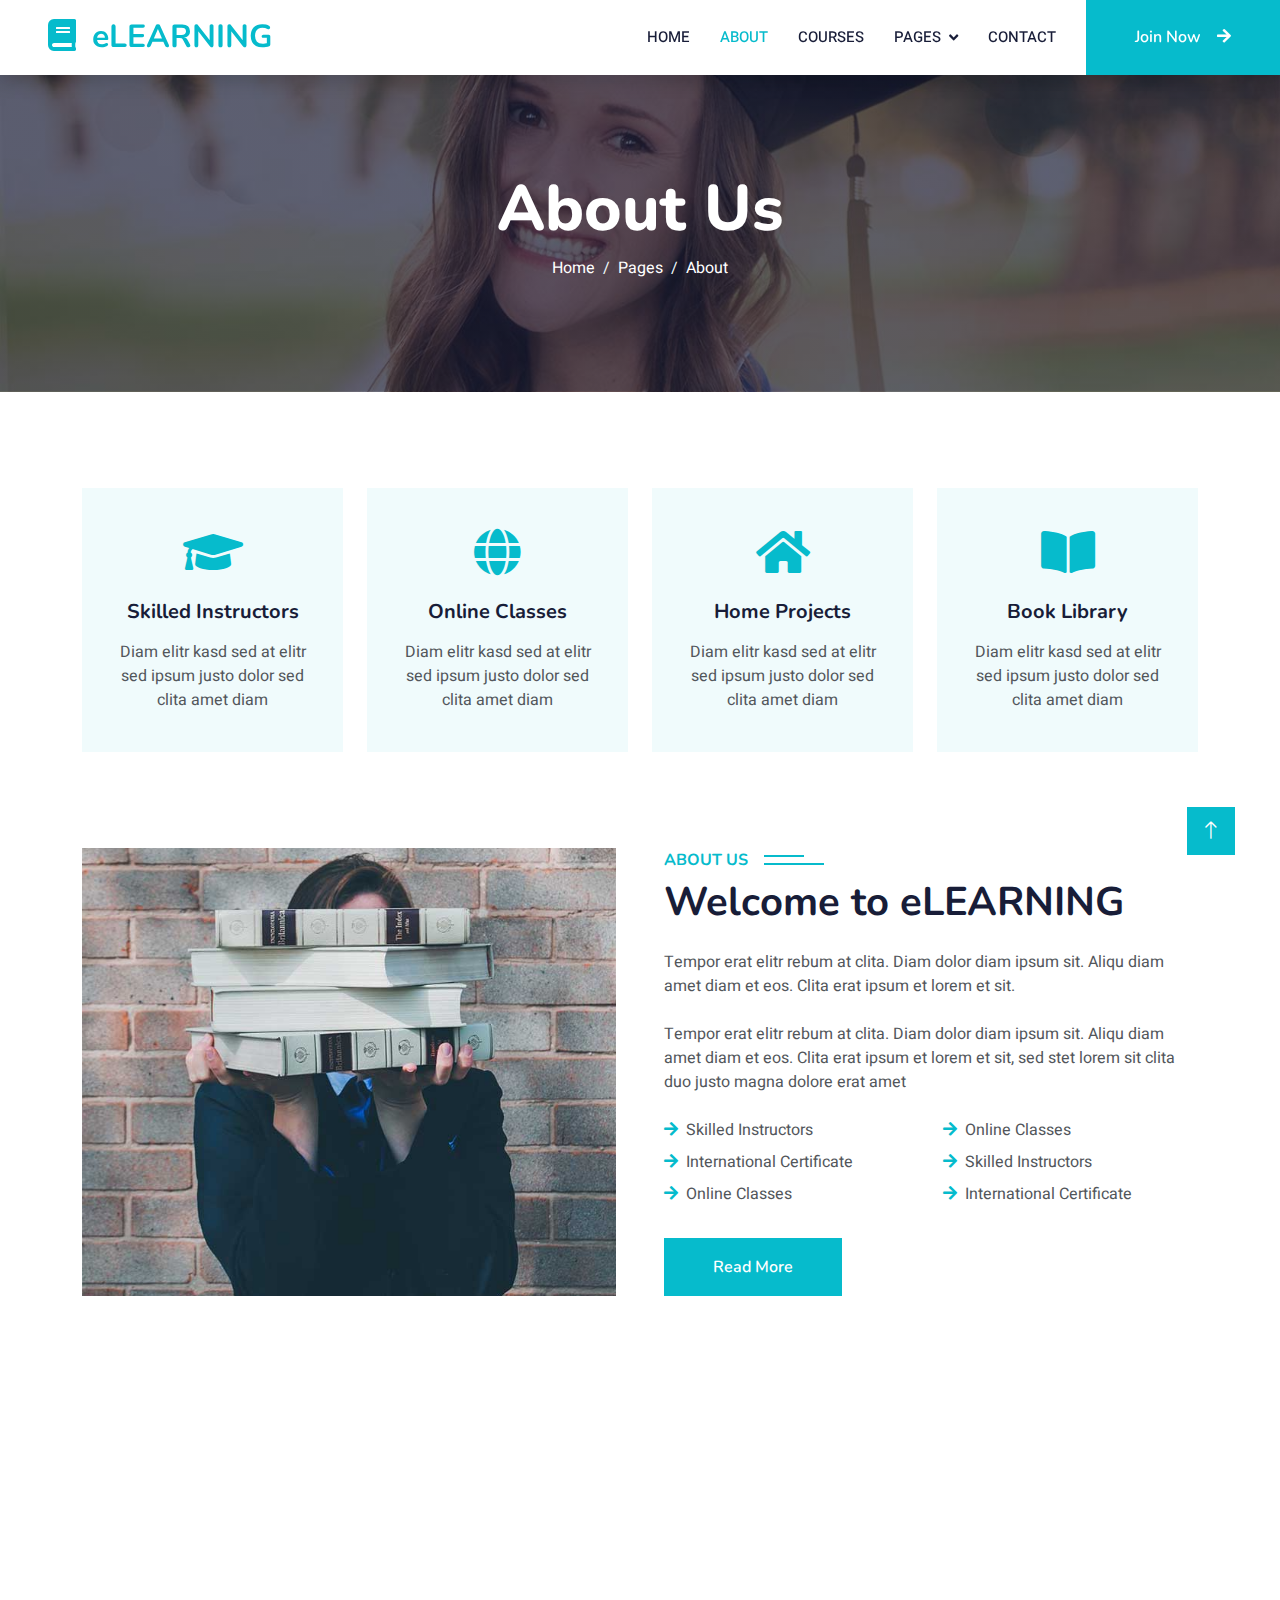
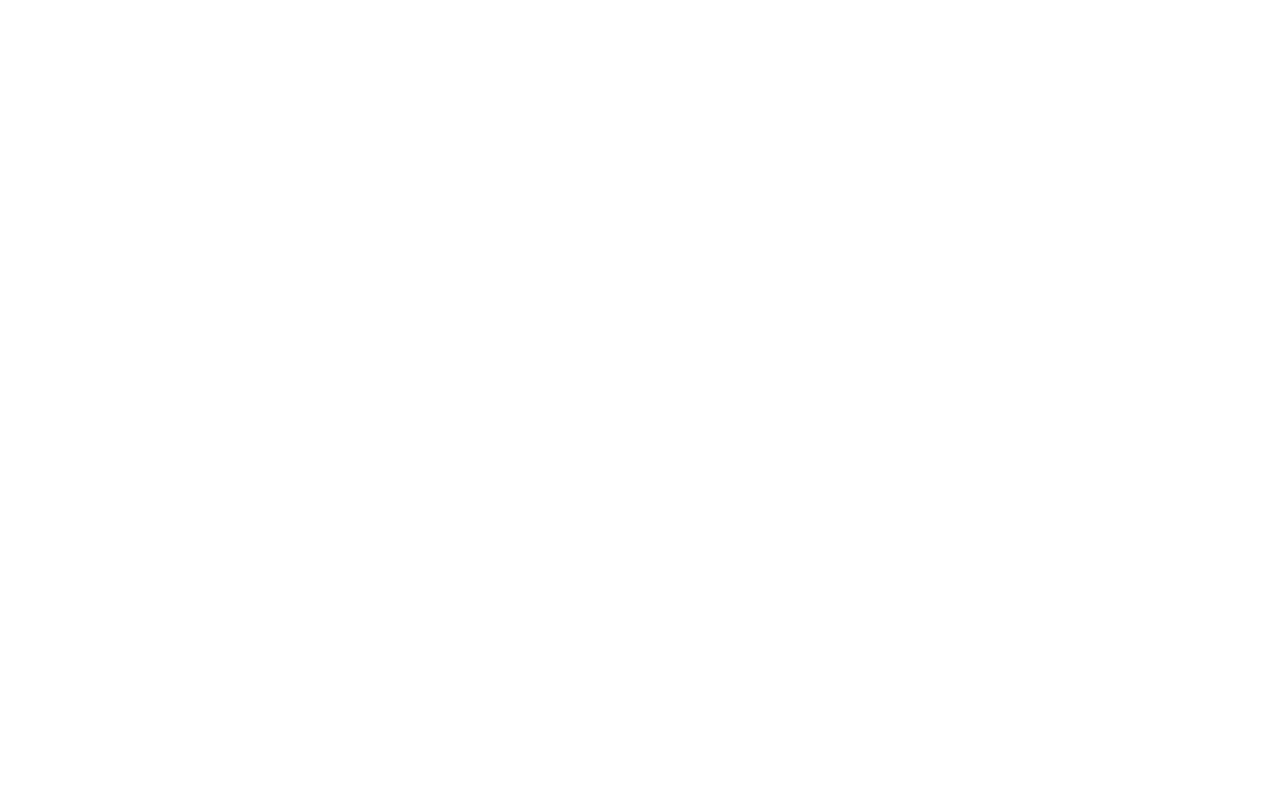
==== about.html @ c03e3f60 "Add files via upload" ====
<!DOCTYPE html>
<html lang="en">

<head>
    <meta charset="utf-8">
    <title>eLEARNING - eLearning HTML Template</title>
    <meta content="width=device-width, initial-scale=1.0" name="viewport">
    <meta content="" name="keywords">
    <meta content="" name="description">

    <!-- Favicon -->
    <link href="img/favicon.ico" rel="icon">

    <!-- Google Web Fonts -->
    <link rel="preconnect" href="https://fonts.googleapis.com">
    <link rel="preconnect" href="https://fonts.gstatic.com" crossorigin>
    <link href="https://fonts.googleapis.com/css2?family=Heebo:wght@400;500;600&family=Nunito:wght@600;700;800&display=swap" rel="stylesheet">

    <!-- Icon Font Stylesheet -->
    <link href="https://cdnjs.cloudflare.com/ajax/libs/font-awesome/5.10.0/css/all.min.css" rel="stylesheet">
    <link href="https://cdn.jsdelivr.net/npm/bootstrap-icons@1.4.1/font/bootstrap-icons.css" rel="stylesheet">

    <!-- Libraries Stylesheet -->
    <link href="lib/animate/animate.min.css" rel="stylesheet">
    <link href="lib/owlcarousel/assets/owl.carousel.min.css" rel="stylesheet">

    <!-- Customized Bootstrap Stylesheet -->
    <link href="css/bootstrap.min.css" rel="stylesheet">

    <!-- Template Stylesheet -->
    <link href="css/style.css" rel="stylesheet">
</head>

<body>
    <!-- Spinner Start -->
    <div id="spinner" class="show bg-white position-fixed translate-middle w-100 vh-100 top-50 start-50 d-flex align-items-center justify-content-center">
        <div class="spinner-border text-primary" style="width: 3rem; height: 3rem;" role="status">
            <span class="sr-only">Loading...</span>
        </div>
    </div>
    <!-- Spinner End -->


    <!-- Navbar Start -->
    <nav class="navbar navbar-expand-lg bg-white navbar-light shadow sticky-top p-0">
        <a href="index.html" class="navbar-brand d-flex align-items-center px-4 px-lg-5">
            <h2 class="m-0 text-primary"><i class="fa fa-book me-3"></i>eLEARNING</h2>
        </a>
        <button type="button" class="navbar-toggler me-4" data-bs-toggle="collapse" data-bs-target="#navbarCollapse">
            <span class="navbar-toggler-icon"></span>
        </button>
        <div class="collapse navbar-collapse" id="navbarCollapse">
            <div class="navbar-nav ms-auto p-4 p-lg-0">
                <a href="index.html" class="nav-item nav-link">Home</a>
                <a href="about.html" class="nav-item nav-link active">About</a>
                <a href="courses.html" class="nav-item nav-link">Courses</a>
                <div class="nav-item dropdown">
                    <a href="#" class="nav-link dropdown-toggle" data-bs-toggle="dropdown">Pages</a>
                    <div class="dropdown-menu fade-down m-0">
                        <a href="team.html" class="dropdown-item">Our Team</a>
                        <a href="testimonial.html" class="dropdown-item">Testimonial</a>
                        <a href="404.html" class="dropdown-item">404 Page</a>
                    </div>
                </div>
                <a href="contact.html" class="nav-item nav-link">Contact</a>
            </div>
            <a href="" class="btn btn-primary py-4 px-lg-5 d-none d-lg-block">Join Now<i class="fa fa-arrow-right ms-3"></i></a>
        </div>
    </nav>
    <!-- Navbar End -->


    <!-- Header Start -->
    <div class="container-fluid bg-primary py-5 mb-5 page-header">
        <div class="container py-5">
            <div class="row justify-content-center">
                <div class="col-lg-10 text-center">
                    <h1 class="display-3 text-white animated slideInDown">About Us</h1>
                    <nav aria-label="breadcrumb">
                        <ol class="breadcrumb justify-content-center">
                            <li class="breadcrumb-item"><a class="text-white" href="#">Home</a></li>
                            <li class="breadcrumb-item"><a class="text-white" href="#">Pages</a></li>
                            <li class="breadcrumb-item text-white active" aria-current="page">About</li>
                        </ol>
                    </nav>
                </div>
            </div>
        </div>
    </div>
    <!-- Header End -->


    <!-- Service Start -->
    <div class="container-xxl py-5">
        <div class="container">
            <div class="row g-4">
                <div class="col-lg-3 col-sm-6 wow fadeInUp" data-wow-delay="0.1s">
                    <div class="service-item text-center pt-3">
                        <div class="p-4">
                            <i class="fa fa-3x fa-graduation-cap text-primary mb-4"></i>
                            <h5 class="mb-3">Skilled Instructors</h5>
                            <p>Diam elitr kasd sed at elitr sed ipsum justo dolor sed clita amet diam</p>
                        </div>
                    </div>
                </div>
                <div class="col-lg-3 col-sm-6 wow fadeInUp" data-wow-delay="0.3s">
                    <div class="service-item text-center pt-3">
                        <div class="p-4">
                            <i class="fa fa-3x fa-globe text-primary mb-4"></i>
                            <h5 class="mb-3">Online Classes</h5>
                            <p>Diam elitr kasd sed at elitr sed ipsum justo dolor sed clita amet diam</p>
                        </div>
                    </div>
                </div>
                <div class="col-lg-3 col-sm-6 wow fadeInUp" data-wow-delay="0.5s">
                    <div class="service-item text-center pt-3">
                        <div class="p-4">
                            <i class="fa fa-3x fa-home text-primary mb-4"></i>
                            <h5 class="mb-3">Home Projects</h5>
                            <p>Diam elitr kasd sed at elitr sed ipsum justo dolor sed clita amet diam</p>
                        </div>
                    </div>
                </div>
                <div class="col-lg-3 col-sm-6 wow fadeInUp" data-wow-delay="0.7s">
                    <div class="service-item text-center pt-3">
                        <div class="p-4">
                            <i class="fa fa-3x fa-book-open text-primary mb-4"></i>
                            <h5 class="mb-3">Book Library</h5>
                            <p>Diam elitr kasd sed at elitr sed ipsum justo dolor sed clita amet diam</p>
                        </div>
                    </div>
                </div>
            </div>
        </div>
    </div>
    <!-- Service End -->


    <!-- About Start -->
    <div class="container-xxl py-5">
        <div class="container">
            <div class="row g-5">
                <div class="col-lg-6 wow fadeInUp" data-wow-delay="0.1s" style="min-height: 400px;">
                    <div class="position-relative h-100">
                        <img class="img-fluid position-absolute w-100 h-100" src="img/about.jpg" alt="" style="object-fit: cover;">
                    </div>
                </div>
                <div class="col-lg-6 wow fadeInUp" data-wow-delay="0.3s">
                    <h6 class="section-title bg-white text-start text-primary pe-3">About Us</h6>
                    <h1 class="mb-4">Welcome to eLEARNING</h1>
                    <p class="mb-4">Tempor erat elitr rebum at clita. Diam dolor diam ipsum sit. Aliqu diam amet diam et eos. Clita erat ipsum et lorem et sit.</p>
                    <p class="mb-4">Tempor erat elitr rebum at clita. Diam dolor diam ipsum sit. Aliqu diam amet diam et eos. Clita erat ipsum et lorem et sit, sed stet lorem sit clita duo justo magna dolore erat amet</p>
                    <div class="row gy-2 gx-4 mb-4">
                        <div class="col-sm-6">
                            <p class="mb-0"><i class="fa fa-arrow-right text-primary me-2"></i>Skilled Instructors</p>
                        </div>
                        <div class="col-sm-6">
                            <p class="mb-0"><i class="fa fa-arrow-right text-primary me-2"></i>Online Classes</p>
                        </div>
                        <div class="col-sm-6">
                            <p class="mb-0"><i class="fa fa-arrow-right text-primary me-2"></i>International Certificate</p>
                        </div>
                        <div class="col-sm-6">
                            <p class="mb-0"><i class="fa fa-arrow-right text-primary me-2"></i>Skilled Instructors</p>
                        </div>
                        <div class="col-sm-6">
                            <p class="mb-0"><i class="fa fa-arrow-right text-primary me-2"></i>Online Classes</p>
                        </div>
                        <div class="col-sm-6">
                            <p class="mb-0"><i class="fa fa-arrow-right text-primary me-2"></i>International Certificate</p>
                        </div>
                    </div>
                    <a class="btn btn-primary py-3 px-5 mt-2" href="">Read More</a>
                </div>
            </div>
        </div>
    </div>
    <!-- About End -->


    <!-- Team Start -->
    <div class="container-xxl py-5">
        <div class="container">
            <div class="text-center wow fadeInUp" data-wow-delay="0.1s">
                <h6 class="section-title bg-white text-center text-primary px-3">Instructors</h6>
                <h1 class="mb-5">Expert Instructors</h1>
            </div>
            <div class="row g-4">
                <div class="col-lg-3 col-md-6 wow fadeInUp" data-wow-delay="0.1s">
                    <div class="team-item bg-light">
                        <div class="overflow-hidden">
                            <img class="img-fluid" src="img/team-1.jpg" alt="">
                        </div>
                        <div class="position-relative d-flex justify-content-center" style="margin-top: -23px;">
                            <div class="bg-light d-flex justify-content-center pt-2 px-1">
                                <a class="btn btn-sm-square btn-primary mx-1" href=""><i class="fab fa-facebook-f"></i></a>
                                <a class="btn btn-sm-square btn-primary mx-1" href=""><i class="fab fa-twitter"></i></a>
                                <a class="btn btn-sm-square btn-primary mx-1" href=""><i class="fab fa-instagram"></i></a>
                            </div>
                        </div>
                        <div class="text-center p-4">
                            <h5 class="mb-0">Instructor Name</h5>
                            <small>Designation</small>
                        </div>
                    </div>
                </div>
                <div class="col-lg-3 col-md-6 wow fadeInUp" data-wow-delay="0.3s">
                    <div class="team-item bg-light">
                        <div class="overflow-hidden">
                            <img class="img-fluid" src="img/team-2.jpg" alt="">
                        </div>
                        <div class="position-relative d-flex justify-content-center" style="margin-top: -23px;">
                            <div class="bg-light d-flex justify-content-center pt-2 px-1">
                                <a class="btn btn-sm-square btn-primary mx-1" href=""><i class="fab fa-facebook-f"></i></a>
                                <a class="btn btn-sm-square btn-primary mx-1" href=""><i class="fab fa-twitter"></i></a>
                                <a class="btn btn-sm-square btn-primary mx-1" href=""><i class="fab fa-instagram"></i></a>
                            </div>
                        </div>
                        <div class="text-center p-4">
                            <h5 class="mb-0">Instructor Name</h5>
                            <small>Designation</small>
                        </div>
                    </div>
                </div>
                <div class="col-lg-3 col-md-6 wow fadeInUp" data-wow-delay="0.5s">
                    <div class="team-item bg-light">
                        <div class="overflow-hidden">
                            <img class="img-fluid" src="img/team-3.jpg" alt="">
                        </div>
                        <div class="position-relative d-flex justify-content-center" style="margin-top: -23px;">
                            <div class="bg-light d-flex justify-content-center pt-2 px-1">
                                <a class="btn btn-sm-square btn-primary mx-1" href=""><i class="fab fa-facebook-f"></i></a>
                                <a class="btn btn-sm-square btn-primary mx-1" href=""><i class="fab fa-twitter"></i></a>
                                <a class="btn btn-sm-square btn-primary mx-1" href=""><i class="fab fa-instagram"></i></a>
                            </div>
                        </div>
                        <div class="text-center p-4">
                            <h5 class="mb-0">Instructor Name</h5>
                            <small>Designation</small>
                        </div>
                    </div>
                </div>
                <div class="col-lg-3 col-md-6 wow fadeInUp" data-wow-delay="0.7s">
                    <div class="team-item bg-light">
                        <div class="overflow-hidden">
                            <img class="img-fluid" src="img/team-4.jpg" alt="">
                        </div>
                        <div class="position-relative d-flex justify-content-center" style="margin-top: -23px;">
                            <div class="bg-light d-flex justify-content-center pt-2 px-1">
                                <a class="btn btn-sm-square btn-primary mx-1" href=""><i class="fab fa-facebook-f"></i></a>
                                <a class="btn btn-sm-square btn-primary mx-1" href=""><i class="fab fa-twitter"></i></a>
                                <a class="btn btn-sm-square btn-primary mx-1" href=""><i class="fab fa-instagram"></i></a>
                            </div>
                        </div>
                        <div class="text-center p-4">
                            <h5 class="mb-0">Instructor Name</h5>
                            <small>Designation</small>
                        </div>
                    </div>
                </div>
            </div>
        </div>
    </div>
    <!-- Team End -->
        

    <!-- Footer Start -->
    <div class="container-fluid bg-dark text-light footer pt-5 mt-5 wow fadeIn" data-wow-delay="0.1s">
        <div class="container py-5">
            <div class="row g-5">
                <div class="col-lg-3 col-md-6">
                    <h4 class="text-white mb-3">Quick Link</h4>
                    <a class="btn btn-link" href="">About Us</a>
                    <a class="btn btn-link" href="">Contact Us</a>
                    <a class="btn btn-link" href="">Privacy Policy</a>
                    <a class="btn btn-link" href="">Terms & Condition</a>
                    <a class="btn btn-link" href="">FAQs & Help</a>
                </div>
                <div class="col-lg-3 col-md-6">
                    <h4 class="text-white mb-3">Contact</h4>
                    <p class="mb-2"><i class="fa fa-map-marker-alt me-3"></i>123 Street, New York, USA</p>
                    <p class="mb-2"><i class="fa fa-phone-alt me-3"></i>+012 345 67890</p>
                    <p class="mb-2"><i class="fa fa-envelope me-3"></i>info@example.com</p>
                    <div class="d-flex pt-2">
                        <a class="btn btn-outline-light btn-social" href=""><i class="fab fa-twitter"></i></a>
                        <a class="btn btn-outline-light btn-social" href=""><i class="fab fa-facebook-f"></i></a>
                        <a class="btn btn-outline-light btn-social" href=""><i class="fab fa-youtube"></i></a>
                        <a class="btn btn-outline-light btn-social" href=""><i class="fab fa-linkedin-in"></i></a>
                    </div>
                </div>
                <div class="col-lg-3 col-md-6">
                    <h4 class="text-white mb-3">Gallery</h4>
                    <div class="row g-2 pt-2">
                        <div class="col-4">
                            <img class="img-fluid bg-light p-1" src="img/course-1.jpg" alt="">
                        </div>
                        <div class="col-4">
                            <img class="img-fluid bg-light p-1" src="img/course-2.jpg" alt="">
                        </div>
                        <div class="col-4">
                            <img class="img-fluid bg-light p-1" src="img/course-3.jpg" alt="">
                        </div>
                        <div class="col-4">
                            <img class="img-fluid bg-light p-1" src="img/course-2.jpg" alt="">
                        </div>
                        <div class="col-4">
                            <img class="img-fluid bg-light p-1" src="img/course-3.jpg" alt="">
                        </div>
                        <div class="col-4">
                            <img class="img-fluid bg-light p-1" src="img/course-1.jpg" alt="">
                        </div>
                    </div>
                </div>
                <div class="col-lg-3 col-md-6">
                    <h4 class="text-white mb-3">Newsletter</h4>
                    <p>Dolor amet sit justo amet elitr clita ipsum elitr est.</p>
                    <div class="position-relative mx-auto" style="max-width: 400px;">
                        <input class="form-control border-0 w-100 py-3 ps-4 pe-5" type="text" placeholder="Your email">
                        <button type="button" class="btn btn-primary py-2 position-absolute top-0 end-0 mt-2 me-2">SignUp</button>
                    </div>
                </div>
            </div>
        </div>
        <div class="container">
            <div class="copyright">
                <div class="row">
                    <div class="col-md-6 text-center text-md-start mb-3 mb-md-0">
                        &copy; <a class="border-bottom" href="#">Your Site Name</a>, All Right Reserved.

                        <!--/*** This template is free as long as you keep the footer author’s credit link/attribution link/backlink. If you'd like to use the template without the footer author’s credit link/attribution link/backlink, you can purchase the Credit Removal License from "https://htmlcodex.com/credit-removal". Thank you for your support. ***/-->
                        Designed By <a class="border-bottom" href="https://htmlcodex.com">HTML Codex</a>
                    </div>
                    <div class="col-md-6 text-center text-md-end">
                        <div class="footer-menu">
                            <a href="">Home</a>
                            <a href="">Cookies</a>
                            <a href="">Help</a>
                            <a href="">FQAs</a>
                        </div>
                    </div>
                </div>
            </div>
        </div>
    </div>
    <!-- Footer End -->


    <!-- Back to Top -->
    <a href="#" class="btn btn-lg btn-primary btn-lg-square back-to-top"><i class="bi bi-arrow-up"></i></a>


    <!-- JavaScript Libraries -->
    <script src="https://code.jquery.com/jquery-3.4.1.min.js"></script>
    <script src="https://cdn.jsdelivr.net/npm/bootstrap@5.0.0/dist/js/bootstrap.bundle.min.js"></script>
    <script src="lib/wow/wow.min.js"></script>
    <script src="lib/easing/easing.min.js"></script>
    <script src="lib/waypoints/waypoints.min.js"></script>
    <script src="lib/owlcarousel/owl.carousel.min.js"></script>

    <!-- Template Javascript -->
    <script src="js/main.js"></script>
</body>

</html>
---- css/style.css ----
/********** Template CSS **********/
:root {
    --primary: #06BBCC;
    --light: #F0FBFC;
    --dark: #181d38;
}

.fw-medium {
    font-weight: 600 !important;
}

.fw-semi-bold {
    font-weight: 700 !important;
}

.back-to-top {
    position: fixed;
    display: none;
    right: 45px;
    bottom: 45px;
    z-index: 99;
}


/*** Spinner ***/
#spinner {
    opacity: 0;
    visibility: hidden;
    transition: opacity .5s ease-out, visibility 0s linear .5s;
    z-index: 99999;
}

#spinner.show {
    transition: opacity .5s ease-out, visibility 0s linear 0s;
    visibility: visible;
    opacity: 1;
}


/*** Button ***/
.btn {
    font-family: 'Nunito', sans-serif;
    font-weight: 600;
    transition: .5s;
}

.btn.btn-primary,
.btn.btn-secondary {
    color: #FFFFFF;
}

.btn-square {
    width: 38px;
    height: 38px;
}

.btn-sm-square {
    width: 32px;
    height: 32px;
}

.btn-lg-square {
    width: 48px;
    height: 48px;
}

.btn-square,
.btn-sm-square,
.btn-lg-square {
    padding: 0;
    display: flex;
    align-items: center;
    justify-content: center;
    font-weight: normal;
    border-radius: 0px;
}


/*** Navbar ***/
.navbar .dropdown-toggle::after {
    border: none;
    content: "\f107";
    font-family: "Font Awesome 5 Free";
    font-weight: 900;
    vertical-align: middle;
    margin-left: 8px;
}

.navbar-light .navbar-nav .nav-link {
    margin-right: 30px;
    padding: 25px 0;
    color: #FFFFFF;
    font-size: 15px;
    text-transform: uppercase;
    outline: none;
}

.navbar-light .navbar-nav .nav-link:hover,
.navbar-light .navbar-nav .nav-link.active {
    color: var(--primary);
}

@media (max-width: 991.98px) {
    .navbar-light .navbar-nav .nav-link  {
        margin-right: 0;
        padding: 10px 0;
    }

    .navbar-light .navbar-nav {
        border-top: 1px solid #EEEEEE;
    }
}

.navbar-light .navbar-brand,
.navbar-light a.btn {
    height: 75px;
}

.navbar-light .navbar-nav .nav-link {
    color: var(--dark);
    font-weight: 500;
}

.navbar-light.sticky-top {
    top: -100px;
    transition: .5s;
}

@media (min-width: 992px) {
    .navbar .nav-item .dropdown-menu {
        display: block;
        margin-top: 0;
        opacity: 0;
        visibility: hidden;
        transition: .5s;
    }

    .navbar .dropdown-menu.fade-down {
        top: 100%;
        transform: rotateX(-75deg);
        transform-origin: 0% 0%;
    }

    .navbar .nav-item:hover .dropdown-menu {
        top: 100%;
        transform: rotateX(0deg);
        visibility: visible;
        transition: .5s;
        opacity: 1;
    }
}


/*** Header carousel ***/
@media (max-width: 768px) {
    .header-carousel .owl-carousel-item {
        position: relative;
        min-height: 500px;
    }
    
    .header-carousel .owl-carousel-item img {
        position: absolute;
        width: 100%;
        height: 100%;
        object-fit: cover;
    }
}

.header-carousel .owl-nav {
    position: absolute;
    top: 50%;
    right: 8%;
    transform: translateY(-50%);
    display: flex;
    flex-direction: column;
}

.header-carousel .owl-nav .owl-prev,
.header-carousel .owl-nav .owl-next {
    margin: 7px 0;
    width: 45px;
    height: 45px;
    display: flex;
    align-items: center;
    justify-content: center;
    color: #FFFFFF;
    background: transparent;
    border: 1px solid #FFFFFF;
    font-size: 22px;
    transition: .5s;
}

.header-carousel .owl-nav .owl-prev:hover,
.header-carousel .owl-nav .owl-next:hover {
    background: var(--primary);
    border-color: var(--primary);
}

.page-header {
    background: linear-gradient(rgba(24, 29, 56, .7), rgba(24, 29, 56, .7)), url(../img/carousel-1.jpg);
    background-position: center center;
    background-repeat: no-repeat;
    background-size: cover;
}

.page-header-inner {
    background: rgba(15, 23, 43, .7);
}

.breadcrumb-item + .breadcrumb-item::before {
    color: var(--light);
}


/*** Section Title ***/
.section-title {
    position: relative;
    display: inline-block;
    text-transform: uppercase;
}

.section-title::before {
    position: absolute;
    content: "";
    width: calc(100% + 80px);
    height: 2px;
    top: 4px;
    left: -40px;
    background: var(--primary);
    z-index: -1;
}

.section-title::after {
    position: absolute;
    content: "";
    width: calc(100% + 120px);
    height: 2px;
    bottom: 5px;
    left: -60px;
    background: var(--primary);
    z-index: -1;
}

.section-title.text-start::before {
    width: calc(100% + 40px);
    left: 0;
}

.section-title.text-start::after {
    width: calc(100% + 60px);
    left: 0;
}


/*** Service ***/
.service-item {
    background: var(--light);
    transition: .5s;
}

.service-item:hover {
    margin-top: -10px;
    background: var(--primary);
}

.service-item * {
    transition: .5s;
}

.service-item:hover * {
    color: var(--light) !important;
}


/*** Categories & Courses ***/
.category img,
.course-item img {
    transition: .5s;
}

.category a:hover img,
.course-item:hover img {
    transform: scale(1.1);
}


/*** Team ***/
.team-item img {
    transition: .5s;
}

.team-item:hover img {
    transform: scale(1.1);
}


/*** Testimonial ***/
.testimonial-carousel::before {
    position: absolute;
    content: "";
    top: 0;
    left: 0;
    height: 100%;
    width: 0;
    background: linear-gradient(to right, rgba(255, 255, 255, 1) 0%, rgba(255, 255, 255, 0) 100%);
    z-index: 1;
}

.testimonial-carousel::after {
    position: absolute;
    content: "";
    top: 0;
    right: 0;
    height: 100%;
    width: 0;
    background: linear-gradient(to left, rgba(255, 255, 255, 1) 0%, rgba(255, 255, 255, 0) 100%);
    z-index: 1;
}

@media (min-width: 768px) {
    .testimonial-carousel::before,
    .testimonial-carousel::after {
        width: 200px;
    }
}

@media (min-width: 992px) {
    .testimonial-carousel::before,
    .testimonial-carousel::after {
        width: 300px;
    }
}

.testimonial-carousel .owl-item .testimonial-text,
.testimonial-carousel .owl-item.center .testimonial-text * {
    transition: .5s;
}

.testimonial-carousel .owl-item.center .testimonial-text {
    background: var(--primary) !important;
}

.testimonial-carousel .owl-item.center .testimonial-text * {
    color: #FFFFFF !important;
}

.testimonial-carousel .owl-dots {
    margin-top: 24px;
    display: flex;
    align-items: flex-end;
    justify-content: center;
}

.testimonial-carousel .owl-dot {
    position: relative;
    display: inline-block;
    margin: 0 5px;
    width: 15px;
    height: 15px;
    border: 1px solid #CCCCCC;
    transition: .5s;
}

.testimonial-carousel .owl-dot.active {
    background: var(--primary);
    border-color: var(--primary);
}


/*** Footer ***/
.footer .btn.btn-social {
    margin-right: 5px;
    width: 35px;
    height: 35px;
    display: flex;
    align-items: center;
    justify-content: center;
    color: var(--light);
    font-weight: normal;
    border: 1px solid #FFFFFF;
    border-radius: 35px;
    transition: .3s;
}

.footer .btn.btn-social:hover {
    color: var(--primary);
}

.footer .btn.btn-link {
    display: block;
    margin-bottom: 5px;
    padding: 0;
    text-align: left;
    color: #FFFFFF;
    font-size: 15px;
    font-weight: normal;
    text-transform: capitalize;
    transition: .3s;
}

.footer .btn.btn-link::before {
    position: relative;
    content: "\f105";
    font-family: "Font Awesome 5 Free";
    font-weight: 900;
    margin-right: 10px;
}

.footer .btn.btn-link:hover {
    letter-spacing: 1px;
    box-shadow: none;
}

.footer .copyright {
    padding: 25px 0;
    font-size: 15px;
    border-top: 1px solid rgba(256, 256, 256, .1);
}

.footer .copyright a {
    color: var(--light);
}

.footer .footer-menu a {
    margin-right: 15px;
    padding-right: 15px;
    border-right: 1px solid rgba(255, 255, 255, .1);
}

.footer .footer-menu a:last-child {
    margin-right: 0;
    padding-right: 0;
    border-right: none;
}
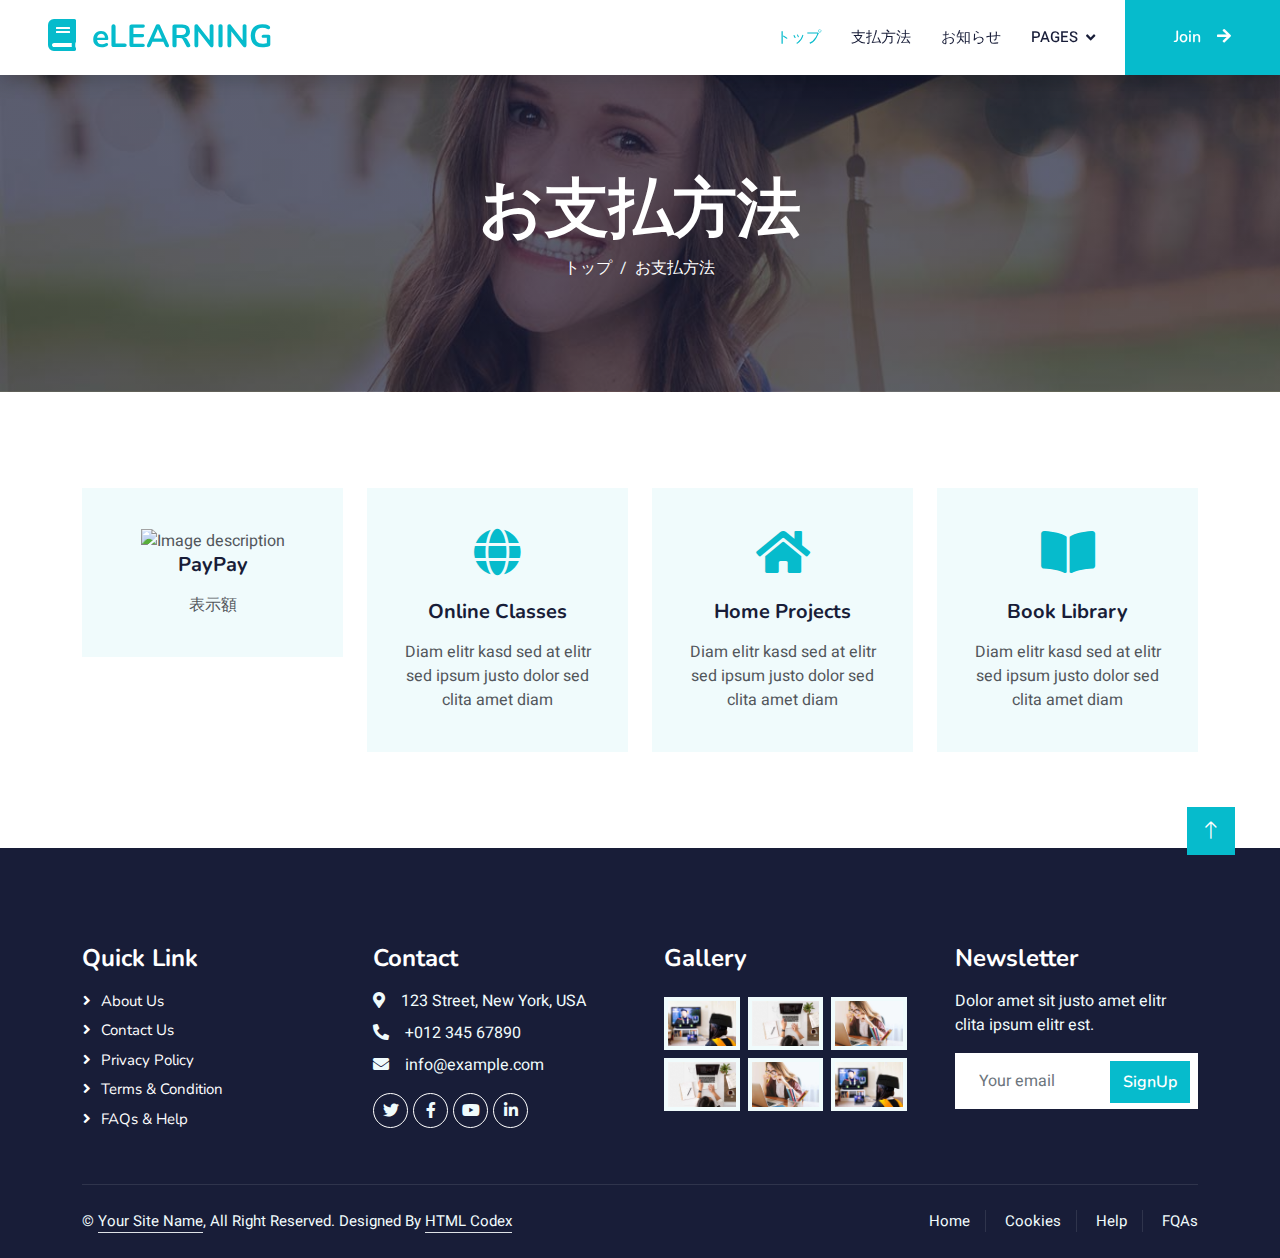
==== commit 031ca443: "dada" ====
--- a/about.html
+++ b/about.html
@@ -1,9 +1,9 @@
 <!DOCTYPE html>
-<html lang="en">
+<html lang="jp">
 
 <head>
     <meta charset="utf-8">
-    <title>eLEARNING - eLearning HTML Template</title>
+    <title>Rem-SHOP</title>
     <meta content="width=device-width, initial-scale=1.0" name="viewport">
     <meta content="" name="keywords">
     <meta content="" name="description">
@@ -51,22 +51,20 @@
         </button>
         <div class="collapse navbar-collapse" id="navbarCollapse">
             <div class="navbar-nav ms-auto p-4 p-lg-0">
-                <a href="index.html" class="nav-item nav-link">Home</a>
-                <a href="about.html" class="nav-item nav-link active">About</a>
-                <a href="courses.html" class="nav-item nav-link">Courses</a>
-                <div class="nav-item dropdown">
-                    <a href="#" class="nav-link dropdown-toggle" data-bs-toggle="dropdown">Pages</a>
-                    <div class="dropdown-menu fade-down m-0">
-                        <a href="team.html" class="dropdown-item">Our Team</a>
-                        <a href="testimonial.html" class="dropdown-item">Testimonial</a>
-                        <a href="404.html" class="dropdown-item">404 Page</a>
-                    </div>
-                </div>
-                <a href="contact.html" class="nav-item nav-link">Contact</a>
-            </div>
-            <a href="" class="btn btn-primary py-4 px-lg-5 d-none d-lg-block">Join Now<i class="fa fa-arrow-right ms-3"></i></a>
-        </div>
-    </nav>
+                <a href="index.html" class="nav-item nav-link active">トップ</a>
+                <a href="about.html" class="nav-item nav-link">支払方法</a>
+                <a href="announcement.html" class="nav-item nav-link">お知らせ</a>
+                <a href="#" class="nav-link dropdown-toggle" data-bs-toggle="dropdown">Pages</a>
+                <div class="dropdown-menu fade-down m-0">
+                    <a href="team.html" class="dropdown-item">Our Team</a>
+                    <a href="testimonial.html" class="dropdown-item">Testimonial</a>
+                    <a href="404.html" class="dropdown-item">404 Page</a>
+            </div>
+        </div>
+    </div>
+    <a href="https://t.co/E3mQEbNzHs" class="btn btn-primary py-4 px-lg-5 d-none d-lg-block">Join<i class="fa fa-arrow-right ms-3"></i></a>
+</div>
+</nav>
     <!-- Navbar End -->
 
 
@@ -75,12 +73,11 @@
         <div class="container py-5">
             <div class="row justify-content-center">
                 <div class="col-lg-10 text-center">
-                    <h1 class="display-3 text-white animated slideInDown">About Us</h1>
+                    <h1 class="display-3 text-white animated slideInDown">お支払方法</h1>
                     <nav aria-label="breadcrumb">
                         <ol class="breadcrumb justify-content-center">
-                            <li class="breadcrumb-item"><a class="text-white" href="#">Home</a></li>
-                            <li class="breadcrumb-item"><a class="text-white" href="#">Pages</a></li>
-                            <li class="breadcrumb-item text-white active" aria-current="page">About</li>
+                            <li class="breadcrumb-item"><a class="text-white" href="index.html">トップ</a></li>
+                            <li class="breadcrumb-item text-white active" aria-current="page">お支払方法</li>
                         </ol>
                     </nav>
                 </div>
@@ -97,9 +94,9 @@
                 <div class="col-lg-3 col-sm-6 wow fadeInUp" data-wow-delay="0.1s">
                     <div class="service-item text-center pt-3">
                         <div class="p-4">
-                            <i class="fa fa-3x fa-graduation-cap text-primary mb-4"></i>
-                            <h5 class="mb-3">Skilled Instructors</h5>
-                            <p>Diam elitr kasd sed at elitr sed ipsum justo dolor sed clita amet diam</p>
+                            <img src="image.jpg" alt="Image description" />
+                            <h5 class="mb-3">PayPay</h5>
+                            <p>表示額</p>
                         </div>
                     </div>
                 </div>
@@ -134,135 +131,6 @@
         </div>
     </div>
     <!-- Service End -->
-
-
-    <!-- About Start -->
-    <div class="container-xxl py-5">
-        <div class="container">
-            <div class="row g-5">
-                <div class="col-lg-6 wow fadeInUp" data-wow-delay="0.1s" style="min-height: 400px;">
-                    <div class="position-relative h-100">
-                        <img class="img-fluid position-absolute w-100 h-100" src="img/about.jpg" alt="" style="object-fit: cover;">
-                    </div>
-                </div>
-                <div class="col-lg-6 wow fadeInUp" data-wow-delay="0.3s">
-                    <h6 class="section-title bg-white text-start text-primary pe-3">About Us</h6>
-                    <h1 class="mb-4">Welcome to eLEARNING</h1>
-                    <p class="mb-4">Tempor erat elitr rebum at clita. Diam dolor diam ipsum sit. Aliqu diam amet diam et eos. Clita erat ipsum et lorem et sit.</p>
-                    <p class="mb-4">Tempor erat elitr rebum at clita. Diam dolor diam ipsum sit. Aliqu diam amet diam et eos. Clita erat ipsum et lorem et sit, sed stet lorem sit clita duo justo magna dolore erat amet</p>
-                    <div class="row gy-2 gx-4 mb-4">
-                        <div class="col-sm-6">
-                            <p class="mb-0"><i class="fa fa-arrow-right text-primary me-2"></i>Skilled Instructors</p>
-                        </div>
-                        <div class="col-sm-6">
-                            <p class="mb-0"><i class="fa fa-arrow-right text-primary me-2"></i>Online Classes</p>
-                        </div>
-                        <div class="col-sm-6">
-                            <p class="mb-0"><i class="fa fa-arrow-right text-primary me-2"></i>International Certificate</p>
-                        </div>
-                        <div class="col-sm-6">
-                            <p class="mb-0"><i class="fa fa-arrow-right text-primary me-2"></i>Skilled Instructors</p>
-                        </div>
-                        <div class="col-sm-6">
-                            <p class="mb-0"><i class="fa fa-arrow-right text-primary me-2"></i>Online Classes</p>
-                        </div>
-                        <div class="col-sm-6">
-                            <p class="mb-0"><i class="fa fa-arrow-right text-primary me-2"></i>International Certificate</p>
-                        </div>
-                    </div>
-                    <a class="btn btn-primary py-3 px-5 mt-2" href="">Read More</a>
-                </div>
-            </div>
-        </div>
-    </div>
-    <!-- About End -->
-
-
-    <!-- Team Start -->
-    <div class="container-xxl py-5">
-        <div class="container">
-            <div class="text-center wow fadeInUp" data-wow-delay="0.1s">
-                <h6 class="section-title bg-white text-center text-primary px-3">Instructors</h6>
-                <h1 class="mb-5">Expert Instructors</h1>
-            </div>
-            <div class="row g-4">
-                <div class="col-lg-3 col-md-6 wow fadeInUp" data-wow-delay="0.1s">
-                    <div class="team-item bg-light">
-                        <div class="overflow-hidden">
-                            <img class="img-fluid" src="img/team-1.jpg" alt="">
-                        </div>
-                        <div class="position-relative d-flex justify-content-center" style="margin-top: -23px;">
-                            <div class="bg-light d-flex justify-content-center pt-2 px-1">
-                                <a class="btn btn-sm-square btn-primary mx-1" href=""><i class="fab fa-facebook-f"></i></a>
-                                <a class="btn btn-sm-square btn-primary mx-1" href=""><i class="fab fa-twitter"></i></a>
-                                <a class="btn btn-sm-square btn-primary mx-1" href=""><i class="fab fa-instagram"></i></a>
-                            </div>
-                        </div>
-                        <div class="text-center p-4">
-                            <h5 class="mb-0">Instructor Name</h5>
-                            <small>Designation</small>
-                        </div>
-                    </div>
-                </div>
-                <div class="col-lg-3 col-md-6 wow fadeInUp" data-wow-delay="0.3s">
-                    <div class="team-item bg-light">
-                        <div class="overflow-hidden">
-                            <img class="img-fluid" src="img/team-2.jpg" alt="">
-                        </div>
-                        <div class="position-relative d-flex justify-content-center" style="margin-top: -23px;">
-                            <div class="bg-light d-flex justify-content-center pt-2 px-1">
-                                <a class="btn btn-sm-square btn-primary mx-1" href=""><i class="fab fa-facebook-f"></i></a>
-                                <a class="btn btn-sm-square btn-primary mx-1" href=""><i class="fab fa-twitter"></i></a>
-                                <a class="btn btn-sm-square btn-primary mx-1" href=""><i class="fab fa-instagram"></i></a>
-                            </div>
-                        </div>
-                        <div class="text-center p-4">
-                            <h5 class="mb-0">Instructor Name</h5>
-                            <small>Designation</small>
-                        </div>
-                    </div>
-                </div>
-                <div class="col-lg-3 col-md-6 wow fadeInUp" data-wow-delay="0.5s">
-                    <div class="team-item bg-light">
-                        <div class="overflow-hidden">
-                            <img class="img-fluid" src="img/team-3.jpg" alt="">
-                        </div>
-                        <div class="position-relative d-flex justify-content-center" style="margin-top: -23px;">
-                            <div class="bg-light d-flex justify-content-center pt-2 px-1">
-                                <a class="btn btn-sm-square btn-primary mx-1" href=""><i class="fab fa-facebook-f"></i></a>
-                                <a class="btn btn-sm-square btn-primary mx-1" href=""><i class="fab fa-twitter"></i></a>
-                                <a class="btn btn-sm-square btn-primary mx-1" href=""><i class="fab fa-instagram"></i></a>
-                            </div>
-                        </div>
-                        <div class="text-center p-4">
-                            <h5 class="mb-0">Instructor Name</h5>
-                            <small>Designation</small>
-                        </div>
-                    </div>
-                </div>
-                <div class="col-lg-3 col-md-6 wow fadeInUp" data-wow-delay="0.7s">
-                    <div class="team-item bg-light">
-                        <div class="overflow-hidden">
-                            <img class="img-fluid" src="img/team-4.jpg" alt="">
-                        </div>
-                        <div class="position-relative d-flex justify-content-center" style="margin-top: -23px;">
-                            <div class="bg-light d-flex justify-content-center pt-2 px-1">
-                                <a class="btn btn-sm-square btn-primary mx-1" href=""><i class="fab fa-facebook-f"></i></a>
-                                <a class="btn btn-sm-square btn-primary mx-1" href=""><i class="fab fa-twitter"></i></a>
-                                <a class="btn btn-sm-square btn-primary mx-1" href=""><i class="fab fa-instagram"></i></a>
-                            </div>
-                        </div>
-                        <div class="text-center p-4">
-                            <h5 class="mb-0">Instructor Name</h5>
-                            <small>Designation</small>
-                        </div>
-                    </div>
-                </div>
-            </div>
-        </div>
-    </div>
-    <!-- Team End -->
-        
 
     <!-- Footer Start -->
     <div class="container-fluid bg-dark text-light footer pt-5 mt-5 wow fadeIn" data-wow-delay="0.1s">
--- a/css/style.css
+++ b/css/style.css
@@ -1,4 +1,6 @@
 /********** Template CSS **********/
+
+
 :root {
     --primary: #06BBCC;
     --light: #F0FBFC;
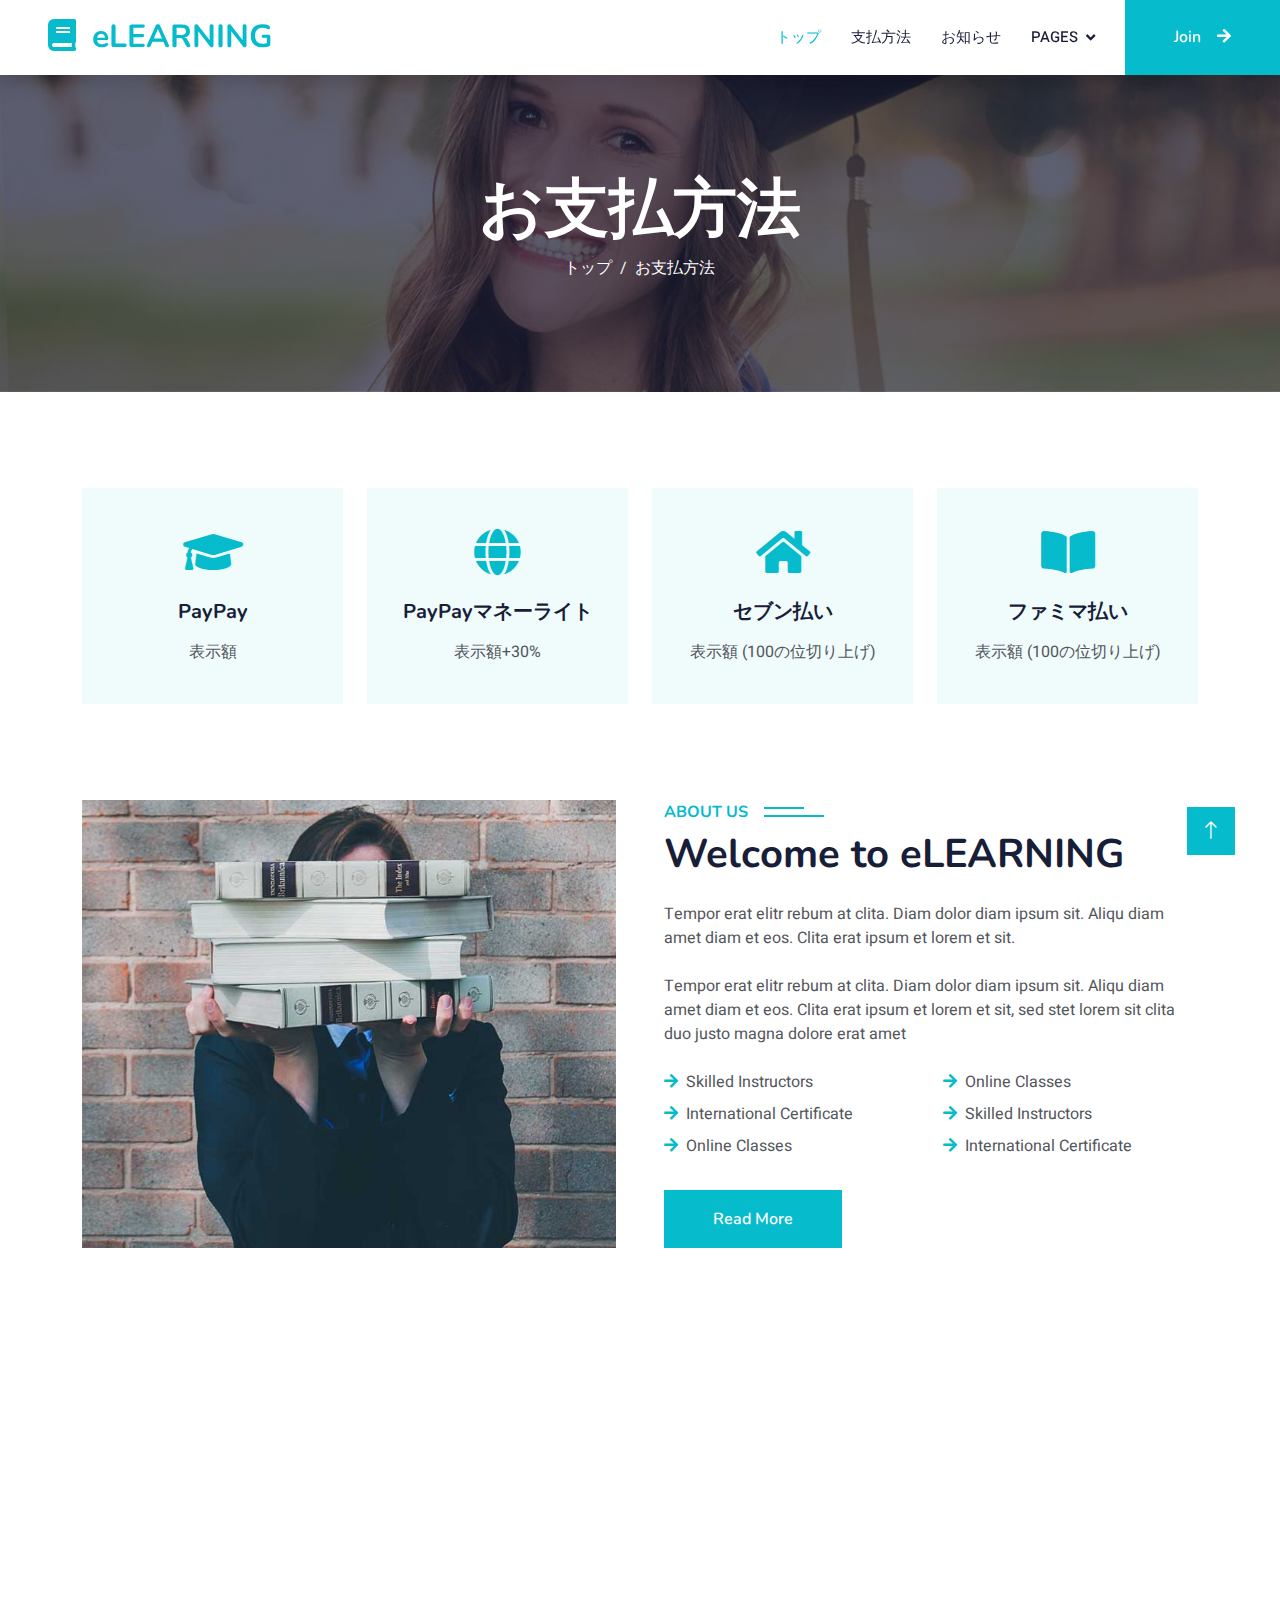
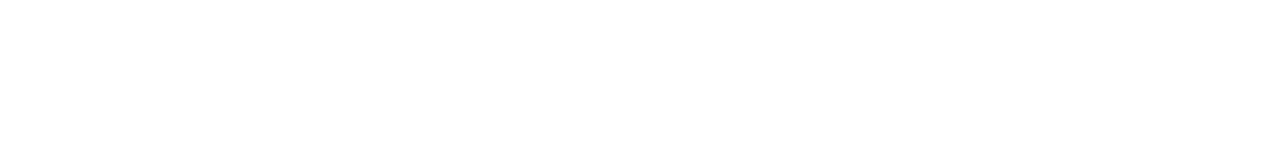
==== commit dd1d19b8: "dada" ====
--- a/about.html
+++ b/about.html
@@ -94,7 +94,7 @@
                 <div class="col-lg-3 col-sm-6 wow fadeInUp" data-wow-delay="0.1s">
                     <div class="service-item text-center pt-3">
                         <div class="p-4">
-                            <img src="image.jpg" alt="Image description" />
+                            <i class="fa fa-3x fa-graduation-cap text-primary mb-4"></i>
                             <h5 class="mb-3">PayPay</h5>
                             <p>表示額</p>
                         </div>
@@ -104,8 +104,8 @@
                     <div class="service-item text-center pt-3">
                         <div class="p-4">
                             <i class="fa fa-3x fa-globe text-primary mb-4"></i>
-                            <h5 class="mb-3">Online Classes</h5>
-                            <p>Diam elitr kasd sed at elitr sed ipsum justo dolor sed clita amet diam</p>
+                            <h5 class="mb-3">PayPayマネーライト</h5>
+                            <p>表示額+30%</p>
                         </div>
                     </div>
                 </div>
@@ -113,8 +113,8 @@
                     <div class="service-item text-center pt-3">
                         <div class="p-4">
                             <i class="fa fa-3x fa-home text-primary mb-4"></i>
-                            <h5 class="mb-3">Home Projects</h5>
-                            <p>Diam elitr kasd sed at elitr sed ipsum justo dolor sed clita amet diam</p>
+                            <h5 class="mb-3">セブン払い</h5>
+                            <p>表示額 (100の位切り上げ)</p>
                         </div>
                     </div>
                 </div>
@@ -122,8 +122,8 @@
                     <div class="service-item text-center pt-3">
                         <div class="p-4">
                             <i class="fa fa-3x fa-book-open text-primary mb-4"></i>
-                            <h5 class="mb-3">Book Library</h5>
-                            <p>Diam elitr kasd sed at elitr sed ipsum justo dolor sed clita amet diam</p>
+                            <h5 class="mb-3">ファミマ払い</h5>
+                            <p>表示額 (100の位切り上げ)</p>
                         </div>
                     </div>
                 </div>
@@ -131,6 +131,48 @@
         </div>
     </div>
     <!-- Service End -->
+
+
+    <!-- About Start -->
+    <div class="container-xxl py-5">
+        <div class="container">
+            <div class="row g-5">
+                <div class="col-lg-6 wow fadeInUp" data-wow-delay="0.1s" style="min-height: 400px;">
+                    <div class="position-relative h-100">
+                        <img class="img-fluid position-absolute w-100 h-100" src="img/about.jpg" alt="" style="object-fit: cover;">
+                    </div>
+                </div>
+                <div class="col-lg-6 wow fadeInUp" data-wow-delay="0.3s">
+                    <h6 class="section-title bg-white text-start text-primary pe-3">About Us</h6>
+                    <h1 class="mb-4">Welcome to eLEARNING</h1>
+                    <p class="mb-4">Tempor erat elitr rebum at clita. Diam dolor diam ipsum sit. Aliqu diam amet diam et eos. Clita erat ipsum et lorem et sit.</p>
+                    <p class="mb-4">Tempor erat elitr rebum at clita. Diam dolor diam ipsum sit. Aliqu diam amet diam et eos. Clita erat ipsum et lorem et sit, sed stet lorem sit clita duo justo magna dolore erat amet</p>
+                    <div class="row gy-2 gx-4 mb-4">
+                        <div class="col-sm-6">
+                            <p class="mb-0"><i class="fa fa-arrow-right text-primary me-2"></i>Skilled Instructors</p>
+                        </div>
+                        <div class="col-sm-6">
+                            <p class="mb-0"><i class="fa fa-arrow-right text-primary me-2"></i>Online Classes</p>
+                        </div>
+                        <div class="col-sm-6">
+                            <p class="mb-0"><i class="fa fa-arrow-right text-primary me-2"></i>International Certificate</p>
+                        </div>
+                        <div class="col-sm-6">
+                            <p class="mb-0"><i class="fa fa-arrow-right text-primary me-2"></i>Skilled Instructors</p>
+                        </div>
+                        <div class="col-sm-6">
+                            <p class="mb-0"><i class="fa fa-arrow-right text-primary me-2"></i>Online Classes</p>
+                        </div>
+                        <div class="col-sm-6">
+                            <p class="mb-0"><i class="fa fa-arrow-right text-primary me-2"></i>International Certificate</p>
+                        </div>
+                    </div>
+                    <a class="btn btn-primary py-3 px-5 mt-2" href="">Read More</a>
+                </div>
+            </div>
+        </div>
+    </div>
+    <!-- About End -->
 
     <!-- Footer Start -->
     <div class="container-fluid bg-dark text-light footer pt-5 mt-5 wow fadeIn" data-wow-delay="0.1s">
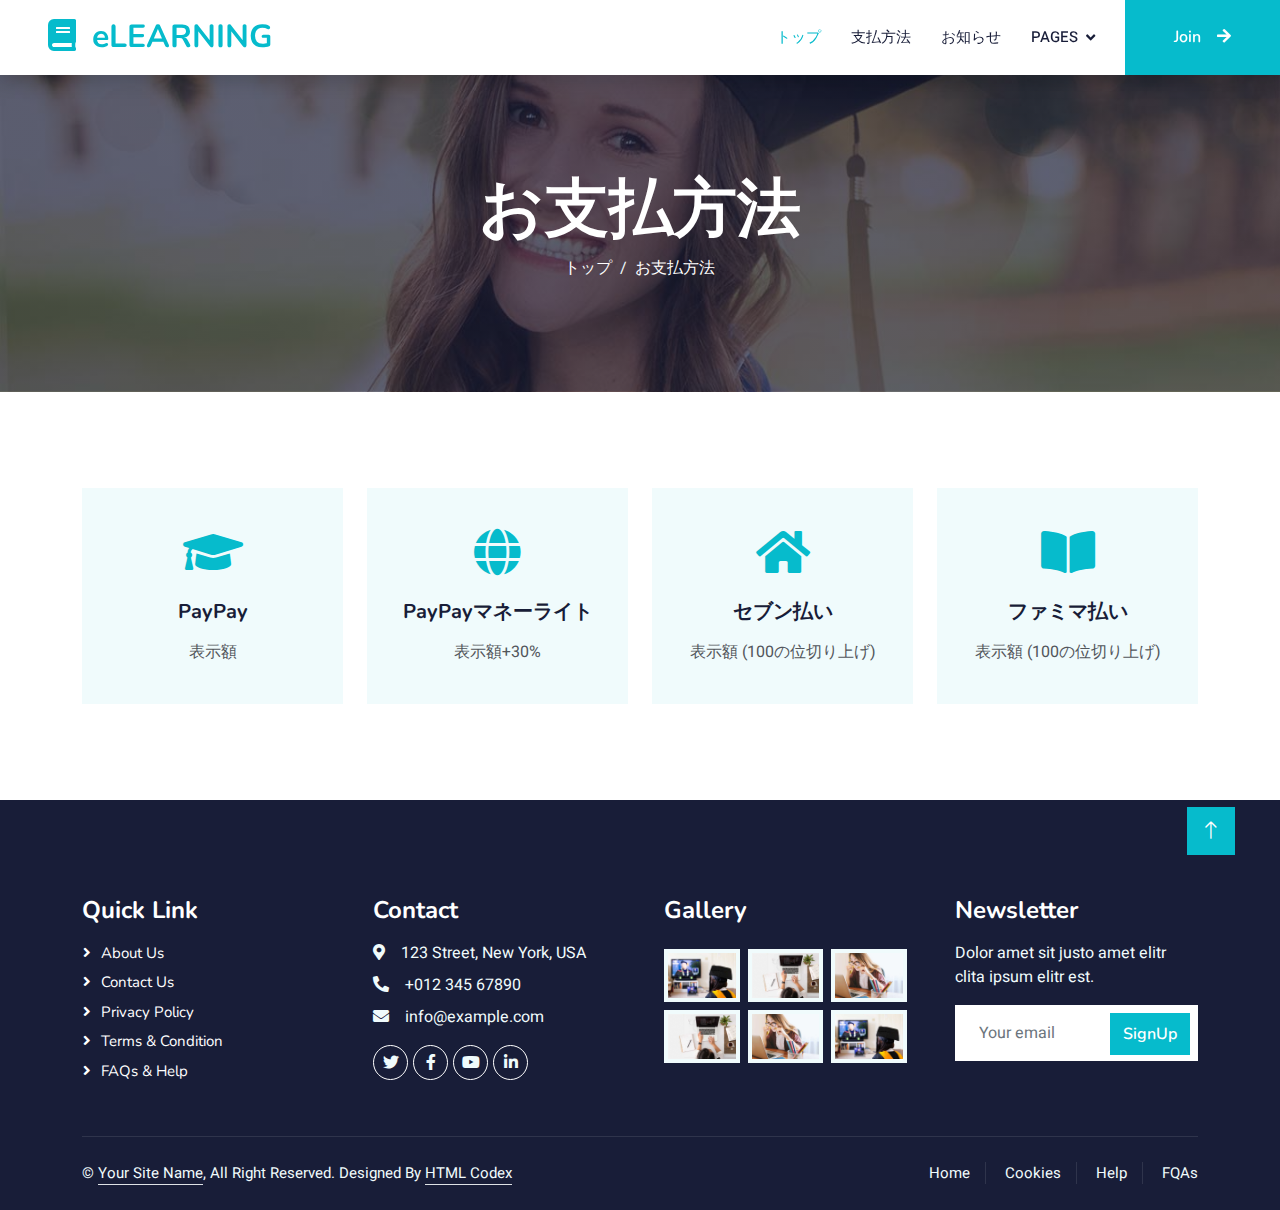
==== commit 8693cf72: "da" ====
--- a/about.html
+++ b/about.html
@@ -132,48 +132,6 @@
     </div>
     <!-- Service End -->
 
-
-    <!-- About Start -->
-    <div class="container-xxl py-5">
-        <div class="container">
-            <div class="row g-5">
-                <div class="col-lg-6 wow fadeInUp" data-wow-delay="0.1s" style="min-height: 400px;">
-                    <div class="position-relative h-100">
-                        <img class="img-fluid position-absolute w-100 h-100" src="img/about.jpg" alt="" style="object-fit: cover;">
-                    </div>
-                </div>
-                <div class="col-lg-6 wow fadeInUp" data-wow-delay="0.3s">
-                    <h6 class="section-title bg-white text-start text-primary pe-3">About Us</h6>
-                    <h1 class="mb-4">Welcome to eLEARNING</h1>
-                    <p class="mb-4">Tempor erat elitr rebum at clita. Diam dolor diam ipsum sit. Aliqu diam amet diam et eos. Clita erat ipsum et lorem et sit.</p>
-                    <p class="mb-4">Tempor erat elitr rebum at clita. Diam dolor diam ipsum sit. Aliqu diam amet diam et eos. Clita erat ipsum et lorem et sit, sed stet lorem sit clita duo justo magna dolore erat amet</p>
-                    <div class="row gy-2 gx-4 mb-4">
-                        <div class="col-sm-6">
-                            <p class="mb-0"><i class="fa fa-arrow-right text-primary me-2"></i>Skilled Instructors</p>
-                        </div>
-                        <div class="col-sm-6">
-                            <p class="mb-0"><i class="fa fa-arrow-right text-primary me-2"></i>Online Classes</p>
-                        </div>
-                        <div class="col-sm-6">
-                            <p class="mb-0"><i class="fa fa-arrow-right text-primary me-2"></i>International Certificate</p>
-                        </div>
-                        <div class="col-sm-6">
-                            <p class="mb-0"><i class="fa fa-arrow-right text-primary me-2"></i>Skilled Instructors</p>
-                        </div>
-                        <div class="col-sm-6">
-                            <p class="mb-0"><i class="fa fa-arrow-right text-primary me-2"></i>Online Classes</p>
-                        </div>
-                        <div class="col-sm-6">
-                            <p class="mb-0"><i class="fa fa-arrow-right text-primary me-2"></i>International Certificate</p>
-                        </div>
-                    </div>
-                    <a class="btn btn-primary py-3 px-5 mt-2" href="">Read More</a>
-                </div>
-            </div>
-        </div>
-    </div>
-    <!-- About End -->
-
     <!-- Footer Start -->
     <div class="container-fluid bg-dark text-light footer pt-5 mt-5 wow fadeIn" data-wow-delay="0.1s">
         <div class="container py-5">
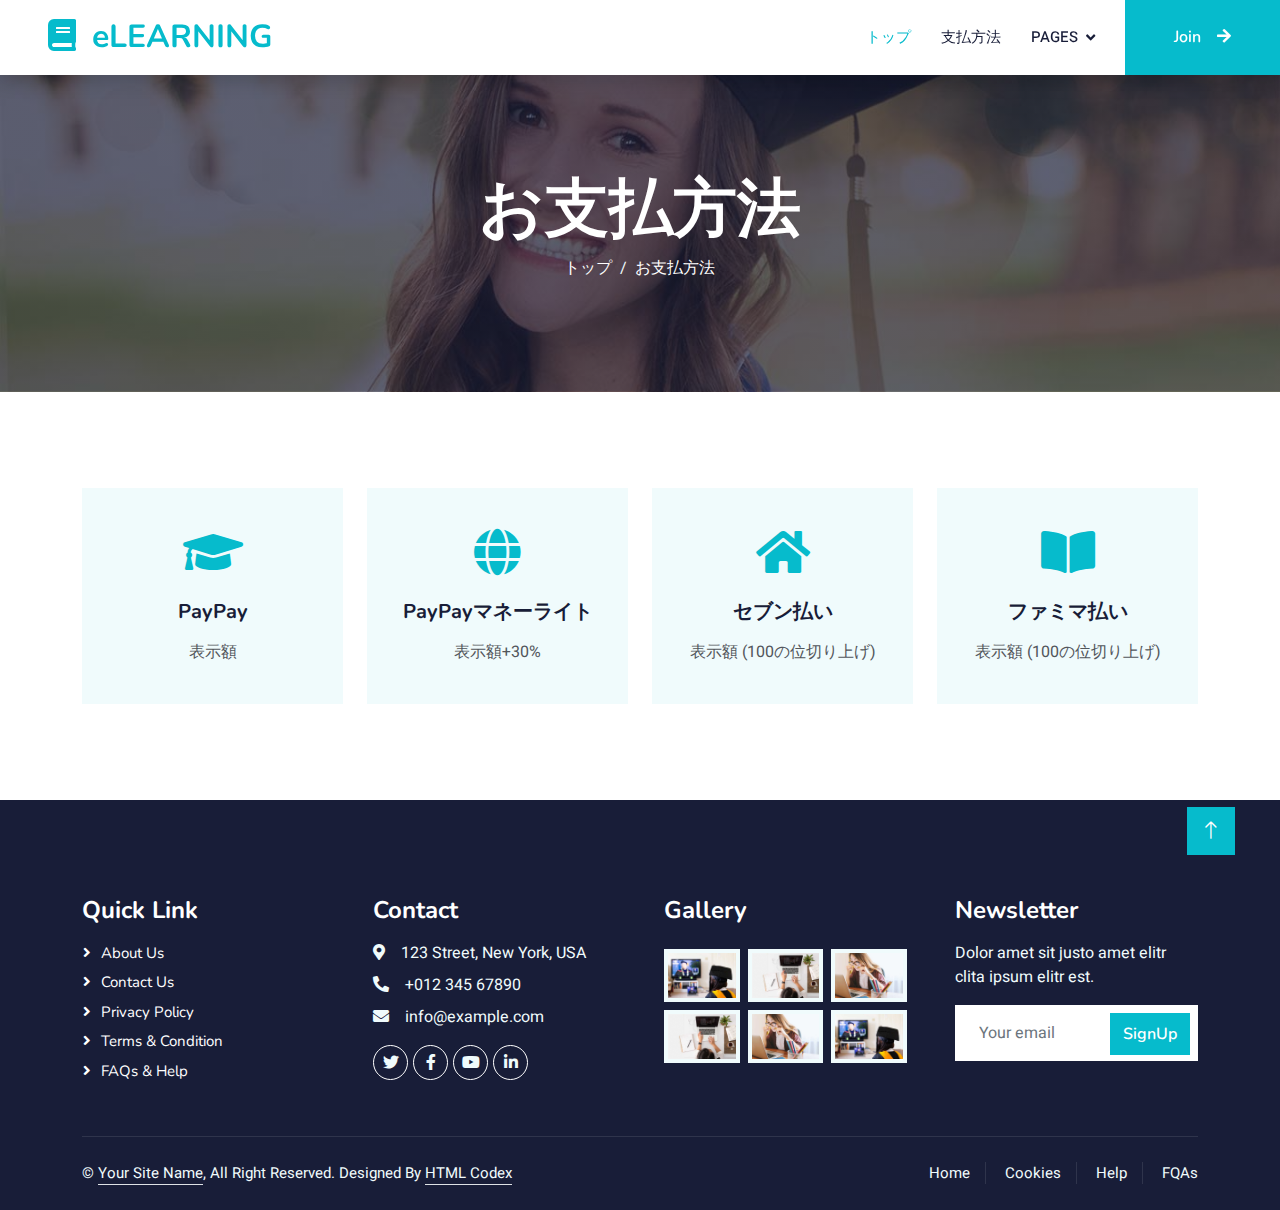
==== commit ae386dab: "dawda" ====
--- a/about.html
+++ b/about.html
@@ -53,7 +53,6 @@
             <div class="navbar-nav ms-auto p-4 p-lg-0">
                 <a href="index.html" class="nav-item nav-link active">トップ</a>
                 <a href="about.html" class="nav-item nav-link">支払方法</a>
-                <a href="announcement.html" class="nav-item nav-link">お知らせ</a>
                 <a href="#" class="nav-link dropdown-toggle" data-bs-toggle="dropdown">Pages</a>
                 <div class="dropdown-menu fade-down m-0">
                     <a href="team.html" class="dropdown-item">Our Team</a>
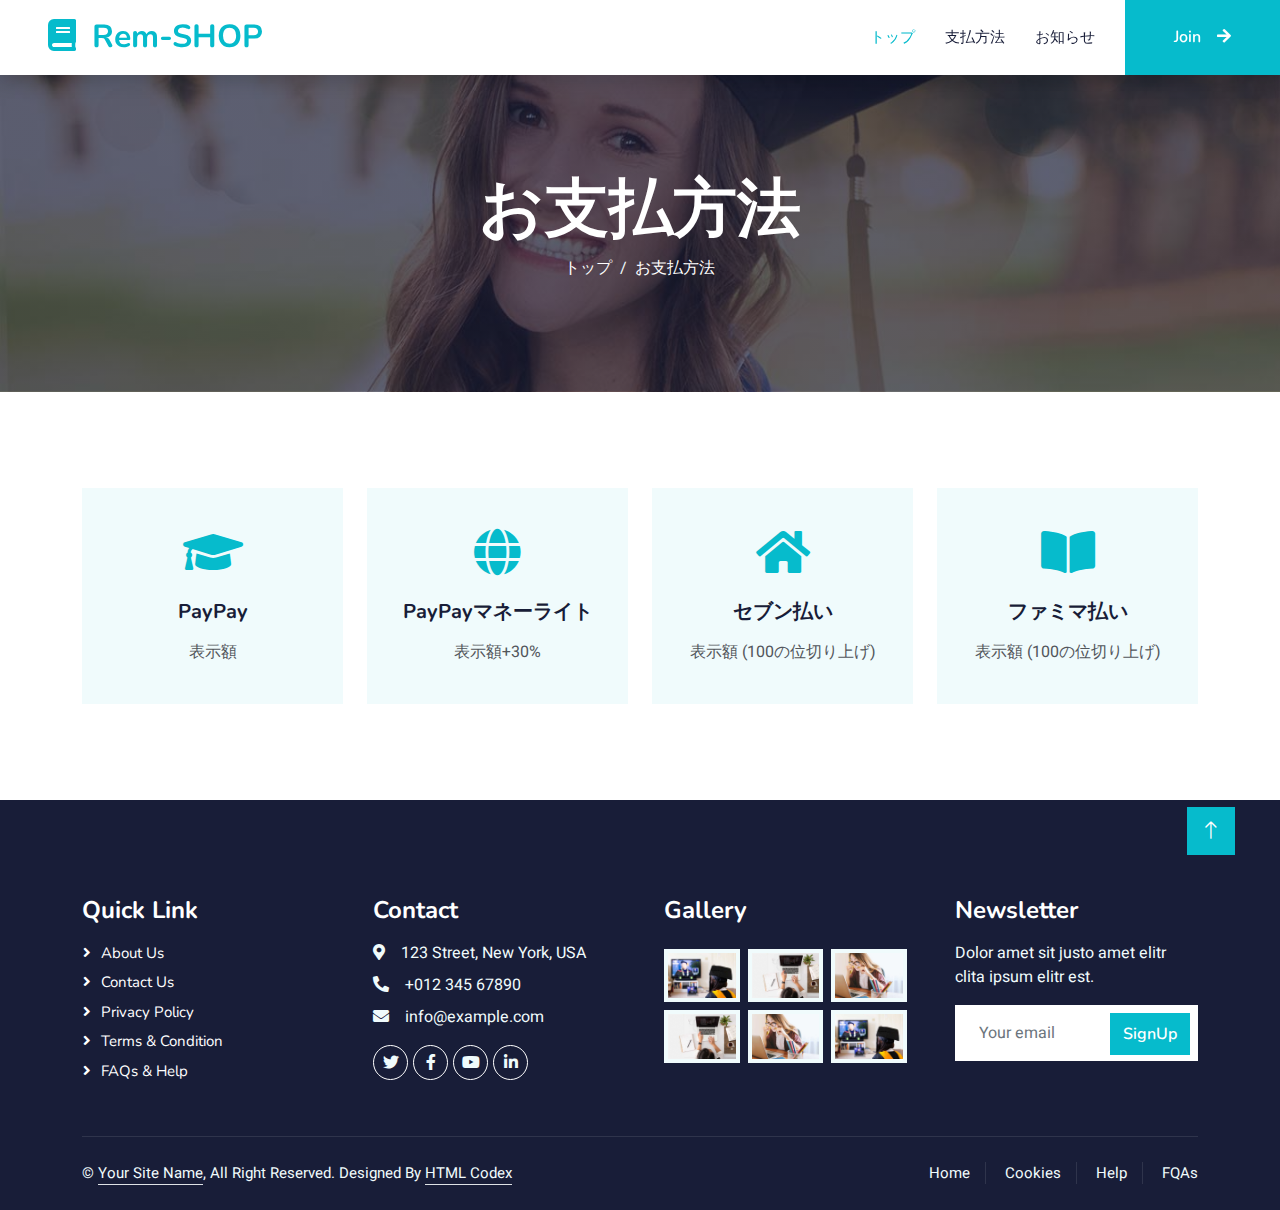
==== commit 8960aacb: "dad" ====
--- a/about.html
+++ b/about.html
@@ -44,7 +44,7 @@
     <!-- Navbar Start -->
     <nav class="navbar navbar-expand-lg bg-white navbar-light shadow sticky-top p-0">
         <a href="index.html" class="navbar-brand d-flex align-items-center px-4 px-lg-5">
-            <h2 class="m-0 text-primary"><i class="fa fa-book me-3"></i>eLEARNING</h2>
+            <h2 class="m-0 text-primary"><i class="fa fa-book me-3"></i>Rem-SHOP</h2>
         </a>
         <button type="button" class="navbar-toggler me-4" data-bs-toggle="collapse" data-bs-target="#navbarCollapse">
             <span class="navbar-toggler-icon"></span>
@@ -53,11 +53,7 @@
             <div class="navbar-nav ms-auto p-4 p-lg-0">
                 <a href="index.html" class="nav-item nav-link active">トップ</a>
                 <a href="about.html" class="nav-item nav-link">支払方法</a>
-                <a href="#" class="nav-link dropdown-toggle" data-bs-toggle="dropdown">Pages</a>
-                <div class="dropdown-menu fade-down m-0">
-                    <a href="team.html" class="dropdown-item">Our Team</a>
-                    <a href="testimonial.html" class="dropdown-item">Testimonial</a>
-                    <a href="404.html" class="dropdown-item">404 Page</a>
+                <a href="announcement.html" class="nav-item nav-link">お知らせ</a>
             </div>
         </div>
     </div>
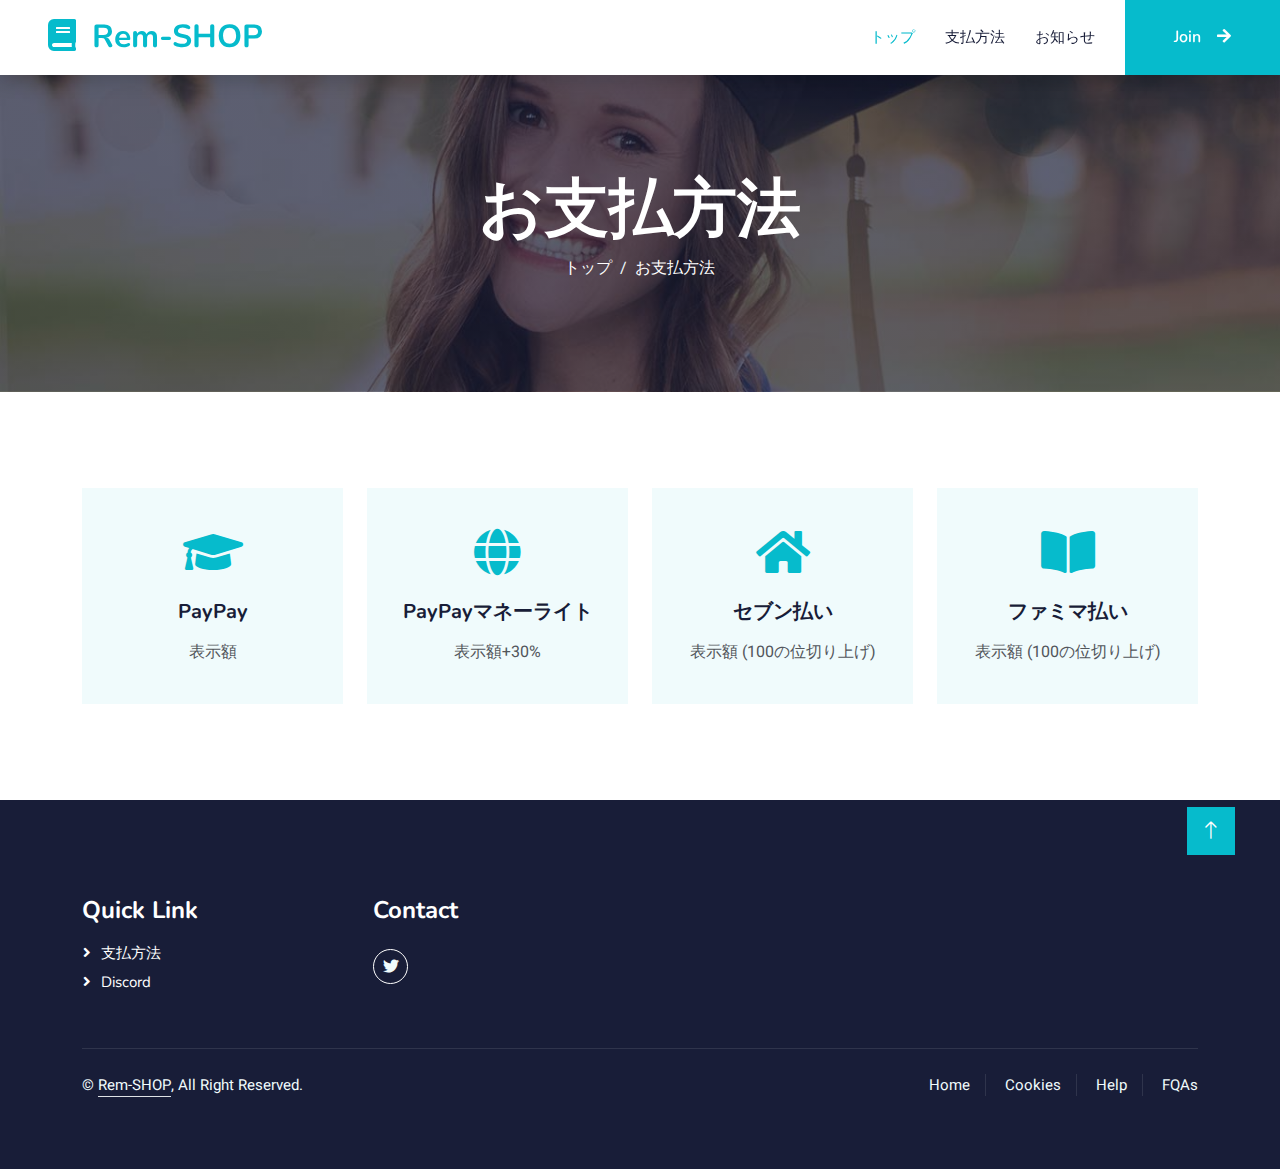
==== commit 806b2ace: "daa" ====
--- a/about.html
+++ b/about.html
@@ -133,65 +133,20 @@
             <div class="row g-5">
                 <div class="col-lg-3 col-md-6">
                     <h4 class="text-white mb-3">Quick Link</h4>
-                    <a class="btn btn-link" href="">About Us</a>
-                    <a class="btn btn-link" href="">Contact Us</a>
-                    <a class="btn btn-link" href="">Privacy Policy</a>
-                    <a class="btn btn-link" href="">Terms & Condition</a>
-                    <a class="btn btn-link" href="">FAQs & Help</a>
+                    <a class="btn btn-link" href="about.html">支払方法</a>
+                    <a class="btn btn-link" href="discord.gg/kyZmy9dxrU">Discord</a>
                 </div>
                 <div class="col-lg-3 col-md-6">
                     <h4 class="text-white mb-3">Contact</h4>
-                    <p class="mb-2"><i class="fa fa-map-marker-alt me-3"></i>123 Street, New York, USA</p>
-                    <p class="mb-2"><i class="fa fa-phone-alt me-3"></i>+012 345 67890</p>
-                    <p class="mb-2"><i class="fa fa-envelope me-3"></i>info@example.com</p>
                     <div class="d-flex pt-2">
-                        <a class="btn btn-outline-light btn-social" href=""><i class="fab fa-twitter"></i></a>
-                        <a class="btn btn-outline-light btn-social" href=""><i class="fab fa-facebook-f"></i></a>
-                        <a class="btn btn-outline-light btn-social" href=""><i class="fab fa-youtube"></i></a>
-                        <a class="btn btn-outline-light btn-social" href=""><i class="fab fa-linkedin-in"></i></a>
+                        <a class="btn btn-outline-light btn-social" href="https://twitter.com/REM10023"><i class="fab fa-twitter"></i></a>
                     </div>
                 </div>
-                <div class="col-lg-3 col-md-6">
-                    <h4 class="text-white mb-3">Gallery</h4>
-                    <div class="row g-2 pt-2">
-                        <div class="col-4">
-                            <img class="img-fluid bg-light p-1" src="img/course-1.jpg" alt="">
-                        </div>
-                        <div class="col-4">
-                            <img class="img-fluid bg-light p-1" src="img/course-2.jpg" alt="">
-                        </div>
-                        <div class="col-4">
-                            <img class="img-fluid bg-light p-1" src="img/course-3.jpg" alt="">
-                        </div>
-                        <div class="col-4">
-                            <img class="img-fluid bg-light p-1" src="img/course-2.jpg" alt="">
-                        </div>
-                        <div class="col-4">
-                            <img class="img-fluid bg-light p-1" src="img/course-3.jpg" alt="">
-                        </div>
-                        <div class="col-4">
-                            <img class="img-fluid bg-light p-1" src="img/course-1.jpg" alt="">
-                        </div>
-                    </div>
-                </div>
-                <div class="col-lg-3 col-md-6">
-                    <h4 class="text-white mb-3">Newsletter</h4>
-                    <p>Dolor amet sit justo amet elitr clita ipsum elitr est.</p>
-                    <div class="position-relative mx-auto" style="max-width: 400px;">
-                        <input class="form-control border-0 w-100 py-3 ps-4 pe-5" type="text" placeholder="Your email">
-                        <button type="button" class="btn btn-primary py-2 position-absolute top-0 end-0 mt-2 me-2">SignUp</button>
-                    </div>
-                </div>
-            </div>
-        </div>
         <div class="container">
             <div class="copyright">
                 <div class="row">
                     <div class="col-md-6 text-center text-md-start mb-3 mb-md-0">
-                        &copy; <a class="border-bottom" href="#">Your Site Name</a>, All Right Reserved.
-
-                        <!--/*** This template is free as long as you keep the footer author’s credit link/attribution link/backlink. If you'd like to use the template without the footer author’s credit link/attribution link/backlink, you can purchase the Credit Removal License from "https://htmlcodex.com/credit-removal". Thank you for your support. ***/-->
-                        Designed By <a class="border-bottom" href="https://htmlcodex.com">HTML Codex</a>
+                        &copy; <a class="border-bottom" href="#">Rem-SHOP</a>, All Right Reserved.
                     </div>
                     <div class="col-md-6 text-center text-md-end">
                         <div class="footer-menu">
